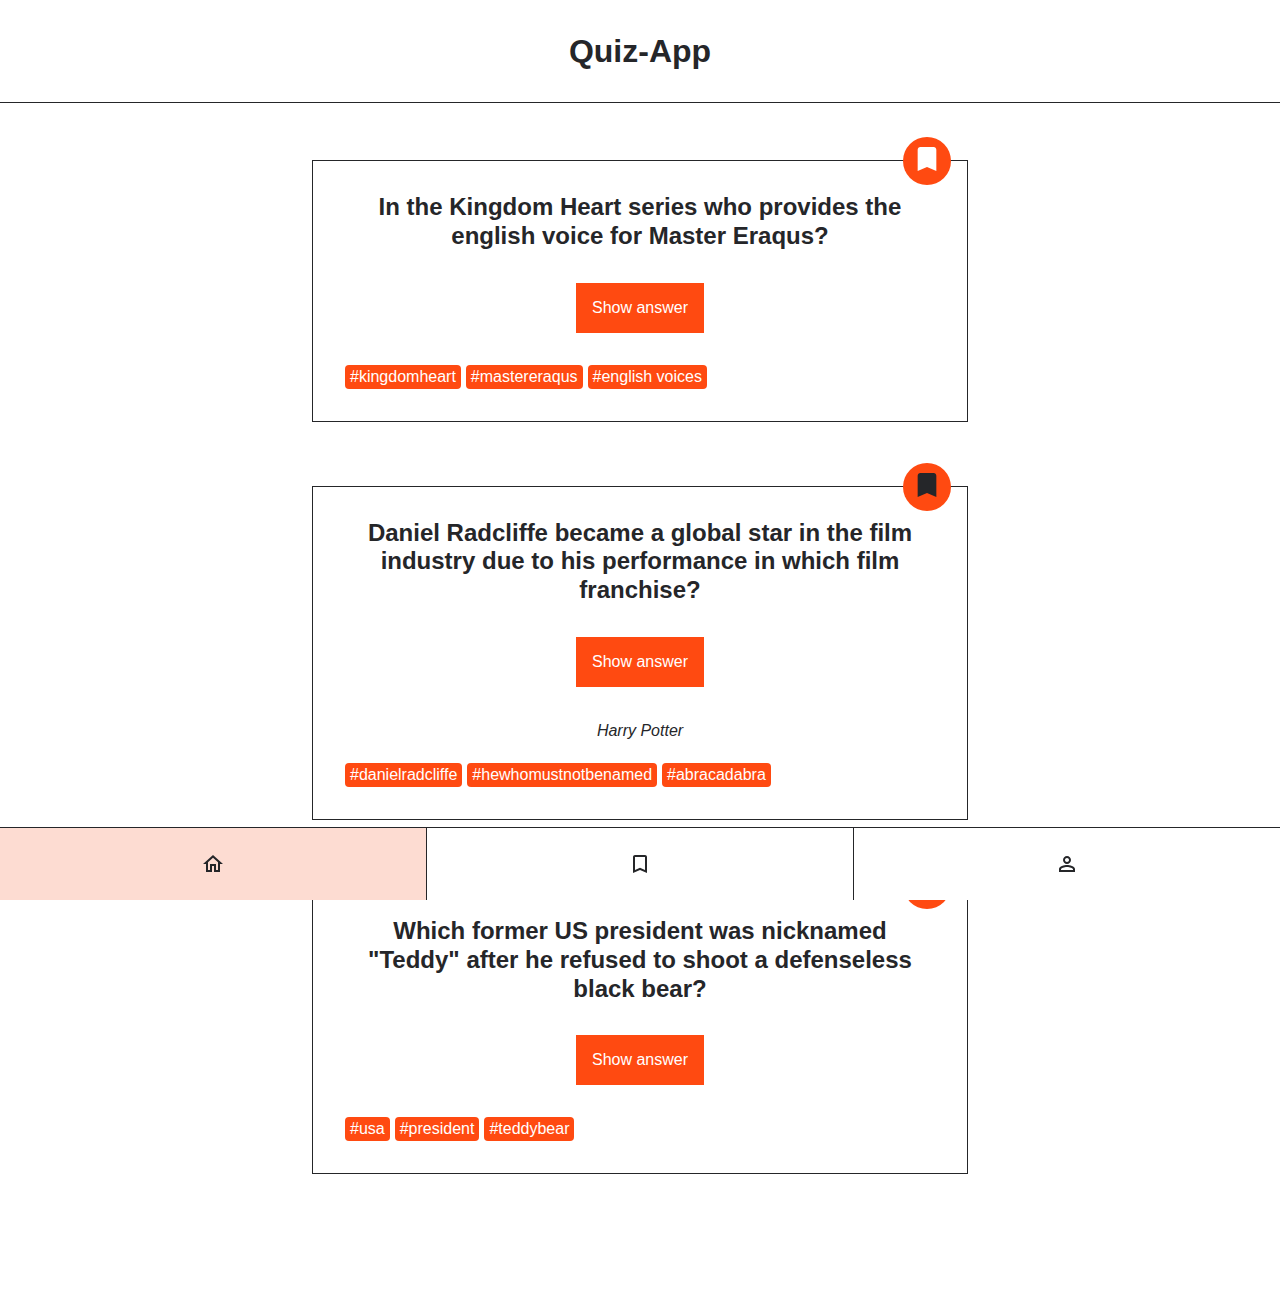
==== index.html @ 1a622088 ""initial commit"" ====
<!DOCTYPE html>
<html lang="en">
  <head>
    <meta charset="UTF-8" />
    <meta http-equiv="X-UA-Compatible" content="IE=edge" />
    <meta name="viewport" content="width=device-width, initial-scale=1.0" />
    <title>Quiz-App</title>
    <link rel="stylesheet" href="./styles.css" />
  </head>
  <body>
    <header class="header">
      <h1 class="header__title">Quiz-App</h1>
    </header>
    <main>
      <ul class="card-list">
        <!--
                FIRST CARD
              -->
        <li class="card-list__item">
          <article class="card">
            <h2 class="card__question">
              In the Kingdom Heart series who provides the english voice for
              Master Eraqus?
            </h2>
            <button class="card__button-answer" type="button">
              Show answer
            </button>
            <p class="card__answer">Mark Hamill</p>
            <ul class="card__tag-list">
              <li class="card__tag-list-item">#kingdomheart</li>
              <li class="card__tag-list-item">#mastereraqus</li>
              <li class="card__tag-list-item">#english voices</li>
            </ul>
            <div class="card__button-bookmark">
              <button class="bookmark" aria-label="bookmark" type="button">
                <svg
                  class="bookmark__icon"
                  xmlns="http://www.w3.org/2000/svg"
                  viewbox="0 0 24 24"
                >
                  <path
                    d="M17 3H7c-1.1 0-2 .9-2 2v16l7-3 7 3V5c0-1.1-.9-2-2-2z"
                  />
                </svg>
              </button>
            </div>
          </article>
        </li>
        <!--
                SECOND CARD
              -->
        <li class="card-list__item">
          <article class="card">
            <h2 class="card__question">
              Daniel Radcliffe became a global star in the film industry due to
              his performance in which film franchise?
            </h2>
            <button class="card__button-answer" type="button">
              Show answer
            </button>
            <p class="card__answer card__answer--active">Harry Potter</p>
            <ul class="card__tag-list">
              <li class="card__tag-list-item">#danielradcliffe</li>
              <li class="card__tag-list-item">#hewhomustnotbenamed</li>
              <li class="card__tag-list-item">#abracadabra</li>
            </ul>
            <div class="card__button-bookmark">
              <button
                class="bookmark bookmark--active"
                aria-label="bookmark"
                type="button"
              >
                <svg
                  class="bookmark__icon"
                  xmlns="http://www.w3.org/2000/svg"
                  viewbox="0 0 24 24"
                >
                  <path
                    d="M17 3H7c-1.1 0-2 .9-2 2v16l7-3 7 3V5c0-1.1-.9-2-2-2z"
                  />
                </svg>
              </button>
            </div>
          </article>
        </li>
        <!--
                THIRD CARD
              -->
        <li class="card-list__item">
          <article class="card">
            <h2 class="card__question">
              Which former US president was nicknamed &quot;Teddy&quot; after he
              refused to shoot a defenseless black bear?
            </h2>
            <button class="card__button-answer" type="button">
              Show answer
            </button>
            <p class="card__answer">Theodore Roosevelt</p>
            <ul class="card__tag-list">
              <li class="card__tag-list-item">#usa</li>
              <li class="card__tag-list-item">#president</li>
              <li class="card__tag-list-item">#teddybear</li>
            </ul>
            <div class="card__button-bookmark">
              <button class="bookmark" aria-label="bookmark" type="button">
                <svg
                  class="bookmark__icon"
                  xmlns="http://www.w3.org/2000/svg"
                  viewbox="0 0 24 24"
                >
                  <path
                    d="M17 3H7c-1.1 0-2 .9-2 2v16l7-3 7 3V5c0-1.1-.9-2-2-2z"
                  />
                </svg>
              </button>
            </div>
          </article>
        </li>
      </ul>
    </main>

    <nav class="navigation">
      <ul class="navigation__list">
        <li class="navigation__list-item navigation__list-item--active">
          <a
            class="navigation__link"
            href="index.html"
            aria-label="go to home page"
          >
            <svg
              xmlns="http://www.w3.org/2000/svg"
              height="24px"
              viewbox="0 0 24 24"
              width="24px"
            >
              <path
                d="M12 5.69l5 4.5V18h-2v-6H9v6H7v-7.81l5-4.5M12 3L2 12h3v8h6v-6h2v6h6v-8h3L12 3z"
              />
            </svg>
          </a>
        </li>
        <li class="navigation__list-item">
          <a
            class="navigation__link"
            href="bookmarks.html"
            aria-label="go to bookmarks page"
          >
            <svg
              xmlns="http://www.w3.org/2000/svg"
              height="24px"
              viewbox="0 0 24 24"
              width="24px"
            >
              <path
                d="M17 3H7c-1.1 0-2 .9-2 2v16l7-3 7 3V5c0-1.1-.9-2-2-2zm0 15l-5-2.18L7 18V5h10v13z"
              />
            </svg>
          </a>
        </li>
        <li class="navigation__list-item">
          <a
            class="navigation__link"
            href="profile.html"
            aria-label="go to profile page"
          >
            <svg
              xmlns="http://www.w3.org/2000/svg"
              height="24px"
              viewbox="0 0 24 24"
              width="24px"
            >
              <path
                d="M12 6c1.1 0 2 .9 2 2s-.9 2-2 2-2-.9-2-2 .9-2 2-2m0 9c2.7 0 5.8 1.29 6 2v1H6v-.99c.2-.72 3.3-2.01 6-2.01m0-11C9.79 4 8 5.79 8 8s1.79 4 4 4 4-1.79 4-4-1.79-4-4-4zm0 9c-2.67 0-8 1.34-8 4v3h16v-3c0-2.66-5.33-4-8-4z"
              />
            </svg>
          </a>
        </li>
      </ul>
    </nav>
  </body>
</html>
---- styles.css ----
@import "./global.css";

@import "./components/bookmark/bookmark.css";
@import "./components/card-list/card-list.css";
@import "./components/card/card.css";
@import "./components/header/header.css";
@import "./components/navigation/navigation.css";
@import "./components/profile/profile.css";
@import "./components/counter-list/counter-list.css";
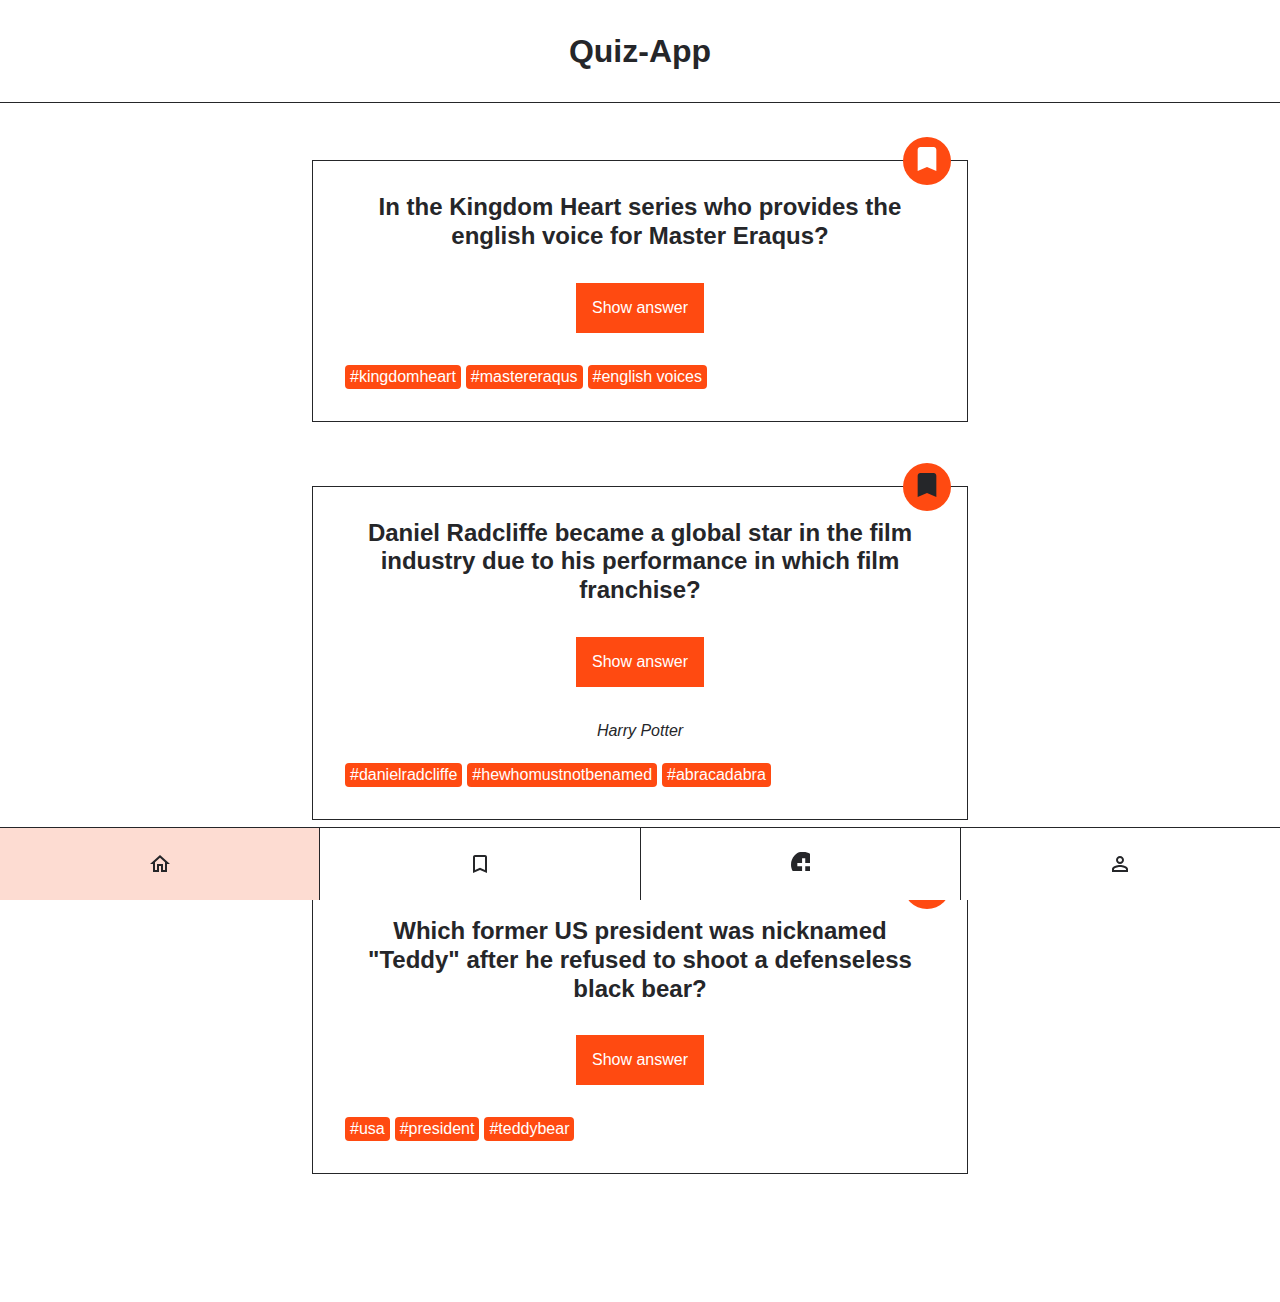
==== commit d8af41d3: "Add form.html and update navigation" ====
--- a/index.html
+++ b/index.html
@@ -6,6 +6,7 @@
     <meta name="viewport" content="width=device-width, initial-scale=1.0" />
     <title>Quiz-App</title>
     <link rel="stylesheet" href="./styles.css" />
+    <script src="./index.js" defer></script>
   </head>
   <body>
     <header class="header">
@@ -32,7 +33,12 @@
               <li class="card__tag-list-item">#english voices</li>
             </ul>
             <div class="card__button-bookmark">
-              <button class="bookmark" aria-label="bookmark" type="button">
+              <button
+                class="bookmark"
+                aria-label="bookmark"
+                type="button"
+                data-js="bookmark-button"
+              >
                 <svg
                   class="bookmark__icon"
                   xmlns="http://www.w3.org/2000/svg"
@@ -160,6 +166,24 @@
         <li class="navigation__list-item">
           <a
             class="navigation__link"
+            href="form.html"
+            aria-label="go to form page"
+          >
+            <svg
+              xmlns="http://www.w3.org/2000/svg"
+              height="19px"
+              viewbox="0 0 24 24"
+              width="19px"
+            >
+              <path
+                d="M12,0C7.164,0,0,7.164,0,16s7.164,16,16,16s16-7.164,16-16S24.836,0,16,0z M24,18h-6v6h-4v-6H8v-4 h6V8h4v6h6V18z"
+              />
+            </svg>
+          </a>
+        </li>
+        <li class="navigation__list-item">
+          <a
+            class="navigation__link"
             href="profile.html"
             aria-label="go to profile page"
           >
--- a/styles.css
+++ b/styles.css
@@ -7,3 +7,4 @@
 @import "./components/navigation/navigation.css";
 @import "./components/profile/profile.css";
 @import "./components/counter-list/counter-list.css";
+@import "./components/form/form.css";
